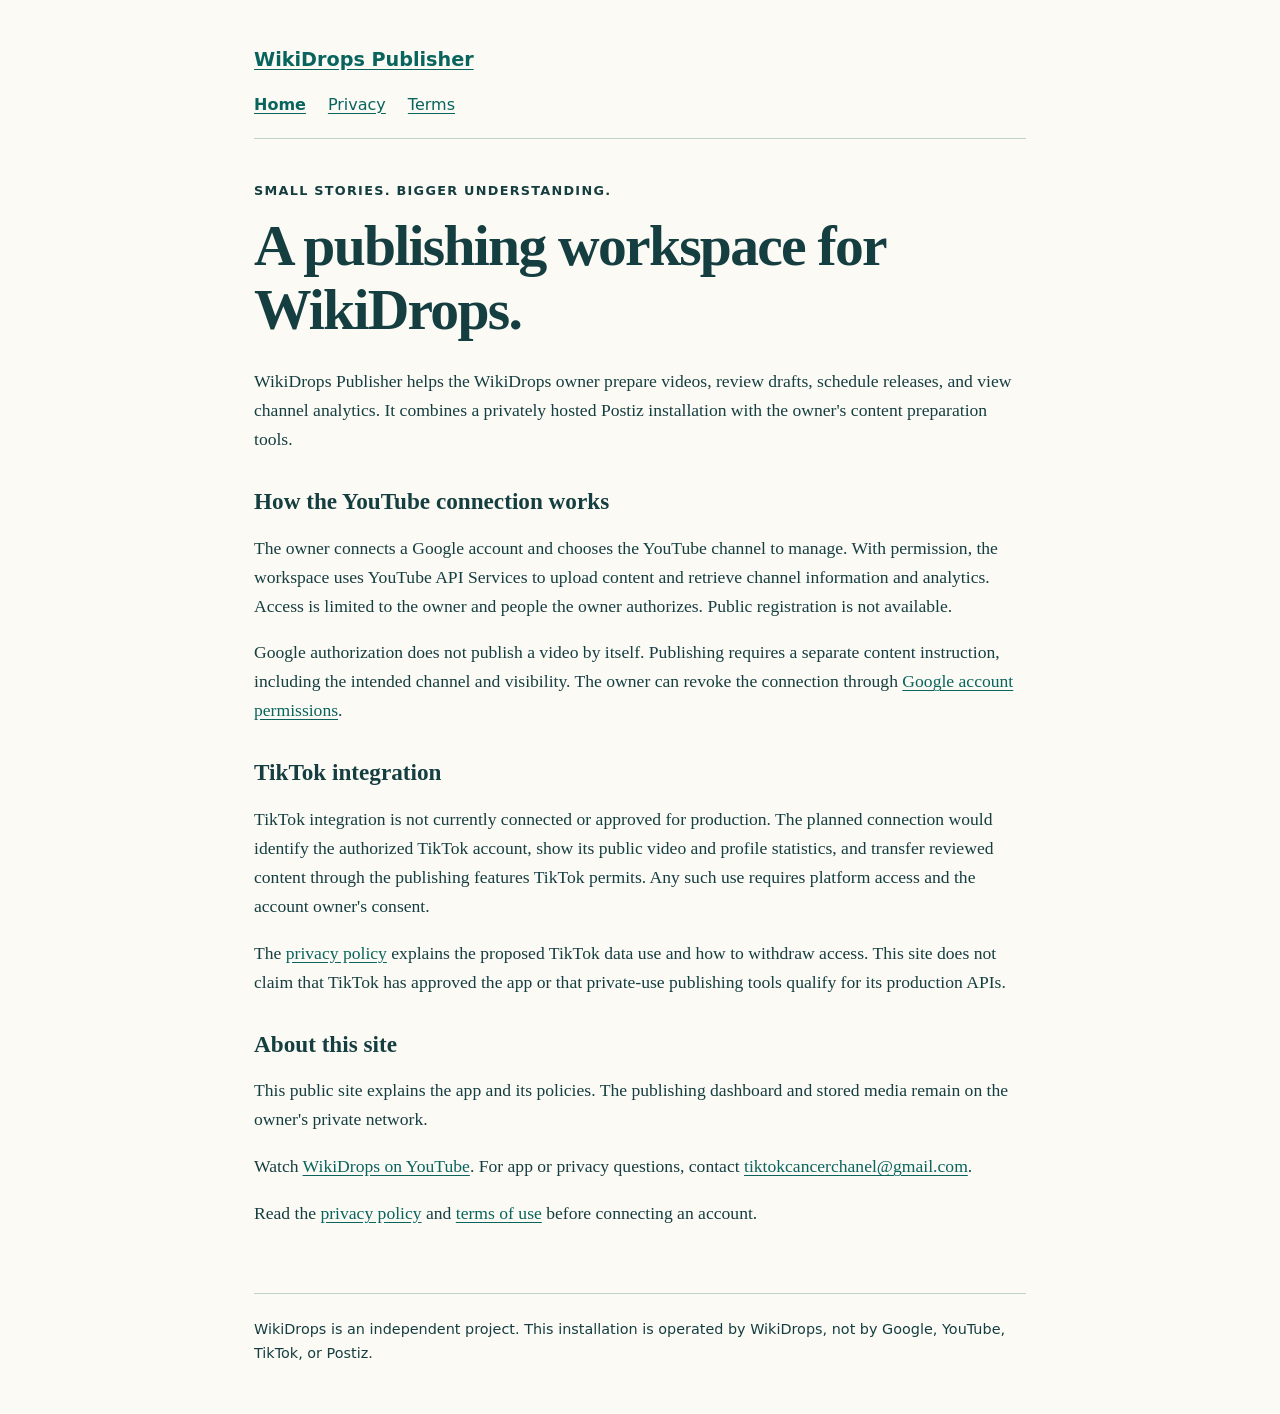
==== index.html @ a6823539 "Publish WikiDrops homepage and platform privacy policies" ====
<!doctype html>
<html lang="en">
<head>
  <meta charset="utf-8">
  <meta name="viewport" content="width=device-width, initial-scale=1">
  <meta name="description" content="WikiDrops Publisher is the private publishing workspace for WikiDrops. Learn about YouTube, planned TikTok integration, and privacy practices.">
  <title>WikiDrops Publisher</title>
  <link rel="stylesheet" href="styles.css">
</head>
<body>
  <header>
    <a class="brand" href="index.html">WikiDrops Publisher</a>
    <nav aria-label="Main navigation">
      <a href="index.html" aria-current="page">Home</a>
      <a href="privacy.html">Privacy</a>
      <a href="terms.html">Terms</a>
    </nav>
  </header>
  <main>
    <p class="eyebrow">Small stories. Bigger understanding.</p>
    <h1>A publishing workspace for WikiDrops.</h1>
    <p>WikiDrops Publisher helps the WikiDrops owner prepare videos, review drafts, schedule releases, and view channel analytics. It combines a privately hosted Postiz installation with the owner's content preparation tools.</p>
    <h2>How the YouTube connection works</h2>
    <p>The owner connects a Google account and chooses the YouTube channel to manage. With permission, the workspace uses YouTube API Services to upload content and retrieve channel information and analytics. Access is limited to the owner and people the owner authorizes. Public registration is not available.</p>
    <p>Google authorization does not publish a video by itself. Publishing requires a separate content instruction, including the intended channel and visibility. The owner can revoke the connection through <a href="https://security.google.com/settings/security/permissions">Google account permissions</a>.</p>
    <h2>TikTok integration</h2>
    <p>TikTok integration is not currently connected or approved for production. The planned connection would identify the authorized TikTok account, show its public video and profile statistics, and transfer reviewed content through the publishing features TikTok permits. Any such use requires platform access and the account owner's consent.</p>
    <p>The <a href="privacy.html">privacy policy</a> explains the proposed TikTok data use and how to withdraw access. This site does not claim that TikTok has approved the app or that private-use publishing tools qualify for its production APIs.</p>
    <h2>About this site</h2>
    <p>This public site explains the app and its policies. The publishing dashboard and stored media remain on the owner's private network.</p>
    <p>Watch <a href="https://www.youtube.com/@WikiDropsDaily">WikiDrops on YouTube</a>. For app or privacy questions, contact <a href="mailto:tiktokcancerchanel@gmail.com">tiktokcancerchanel@gmail.com</a>.</p>
    <p>Read the <a href="privacy.html">privacy policy</a> and <a href="terms.html">terms of use</a> before connecting an account.</p>
  </main>
  <footer>WikiDrops is an independent project. This installation is operated by WikiDrops, not by Google, YouTube, TikTok, or Postiz.</footer>
</body>
</html>
---- styles.css ----
:root { color-scheme: light; font-family: Georgia, serif; color: #153e40; background: #fcfaf5; }
* { box-sizing: border-box; }
body { margin: 0 auto; max-width: 820px; padding: 24px; line-height: 1.65; }
a { color: #08645d; text-underline-offset: 3px; }
a:hover { text-decoration-thickness: 2px; }
a:focus-visible { outline: 3px solid #08645d; outline-offset: 5px; }
header, footer, nav, .eyebrow { font-family: system-ui, sans-serif; }
header { padding: 20px 0; border-bottom: 1px solid #c4d1ca; }
.brand { font-weight: 750; font-size: 1.2rem; }
nav { display: flex; flex-wrap: wrap; gap: 8px 22px; margin-top: 16px; }
nav a[aria-current="page"] { font-weight: 700; }
main { padding: 28px 0 48px; }
h1 { font-size: clamp(2rem, 7vw, 3.6rem); line-height: 1.12; letter-spacing: -0.03em; margin: 12px 0 24px; }
h2 { font-size: 1.45rem; line-height: 1.3; margin: 32px 0 12px; }
p, li { font-size: 1.1rem; }
li { margin-bottom: 10px; }
.eyebrow { font-size: .8rem; font-weight: 700; text-transform: uppercase; letter-spacing: .1em; }
.meta, footer { font-size: .9rem; }
footer { border-top: 1px solid #c4d1ca; padding: 24px 0; }
@media (max-width: 480px) { body { padding: 18px; } p, li { font-size: 1rem; } }
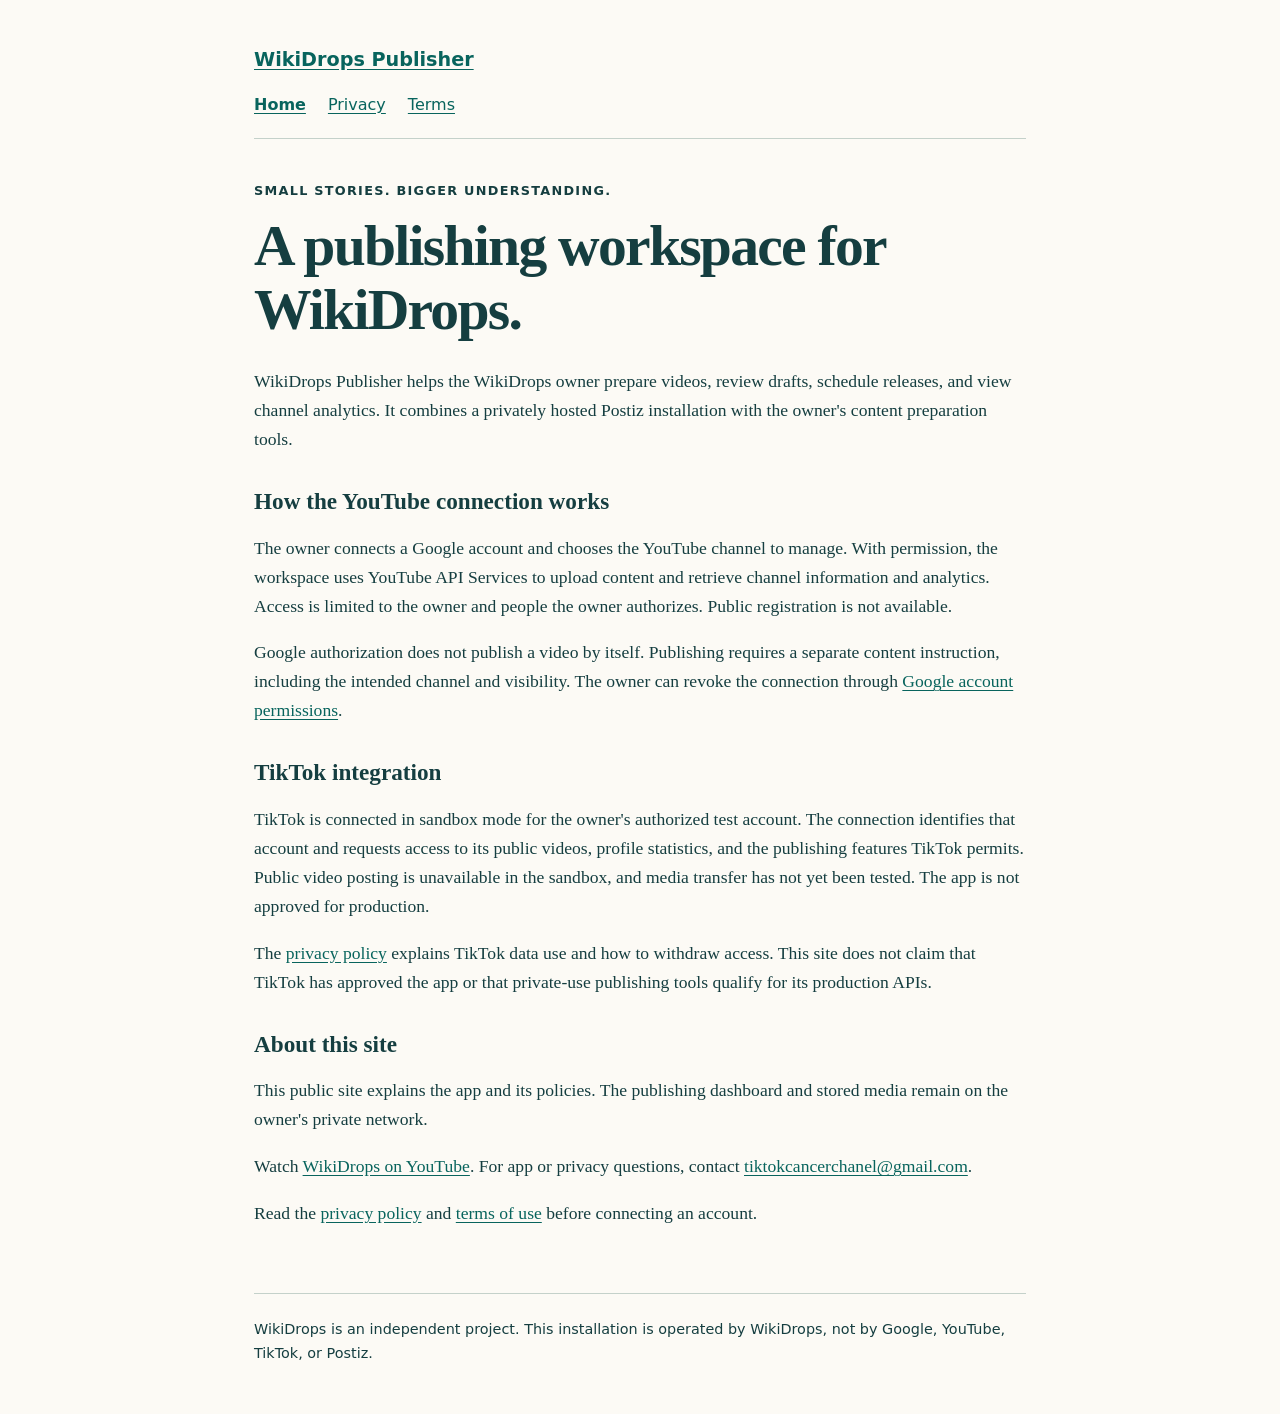
==== commit 2c82865d: "Document the connected TikTok sandbox" ====
--- a/index.html
+++ b/index.html
@@ -3,7 +3,7 @@
 <head>
   <meta charset="utf-8">
   <meta name="viewport" content="width=device-width, initial-scale=1">
-  <meta name="description" content="WikiDrops Publisher is the private publishing workspace for WikiDrops. Learn about YouTube, planned TikTok integration, and privacy practices.">
+  <meta name="description" content="WikiDrops Publisher is the private publishing workspace for WikiDrops. Learn about YouTube, TikTok sandbox integration, and privacy practices.">
   <title>WikiDrops Publisher</title>
   <link rel="stylesheet" href="styles.css">
 </head>
@@ -24,8 +24,8 @@
     <p>The owner connects a Google account and chooses the YouTube channel to manage. With permission, the workspace uses YouTube API Services to upload content and retrieve channel information and analytics. Access is limited to the owner and people the owner authorizes. Public registration is not available.</p>
     <p>Google authorization does not publish a video by itself. Publishing requires a separate content instruction, including the intended channel and visibility. The owner can revoke the connection through <a href="https://security.google.com/settings/security/permissions">Google account permissions</a>.</p>
     <h2>TikTok integration</h2>
-    <p>TikTok integration is not currently connected or approved for production. The planned connection would identify the authorized TikTok account, show its public video and profile statistics, and transfer reviewed content through the publishing features TikTok permits. Any such use requires platform access and the account owner's consent.</p>
-    <p>The <a href="privacy.html">privacy policy</a> explains the proposed TikTok data use and how to withdraw access. This site does not claim that TikTok has approved the app or that private-use publishing tools qualify for its production APIs.</p>
+    <p>TikTok is connected in sandbox mode for the owner's authorized test account. The connection identifies that account and requests access to its public videos, profile statistics, and the publishing features TikTok permits. Public video posting is unavailable in the sandbox, and media transfer has not yet been tested. The app is not approved for production.</p>
+    <p>The <a href="privacy.html">privacy policy</a> explains TikTok data use and how to withdraw access. This site does not claim that TikTok has approved the app or that private-use publishing tools qualify for its production APIs.</p>
     <h2>About this site</h2>
     <p>This public site explains the app and its policies. The publishing dashboard and stored media remain on the owner's private network.</p>
     <p>Watch <a href="https://www.youtube.com/@WikiDropsDaily">WikiDrops on YouTube</a>. For app or privacy questions, contact <a href="mailto:tiktokcancerchanel@gmail.com">tiktokcancerchanel@gmail.com</a>.</p>
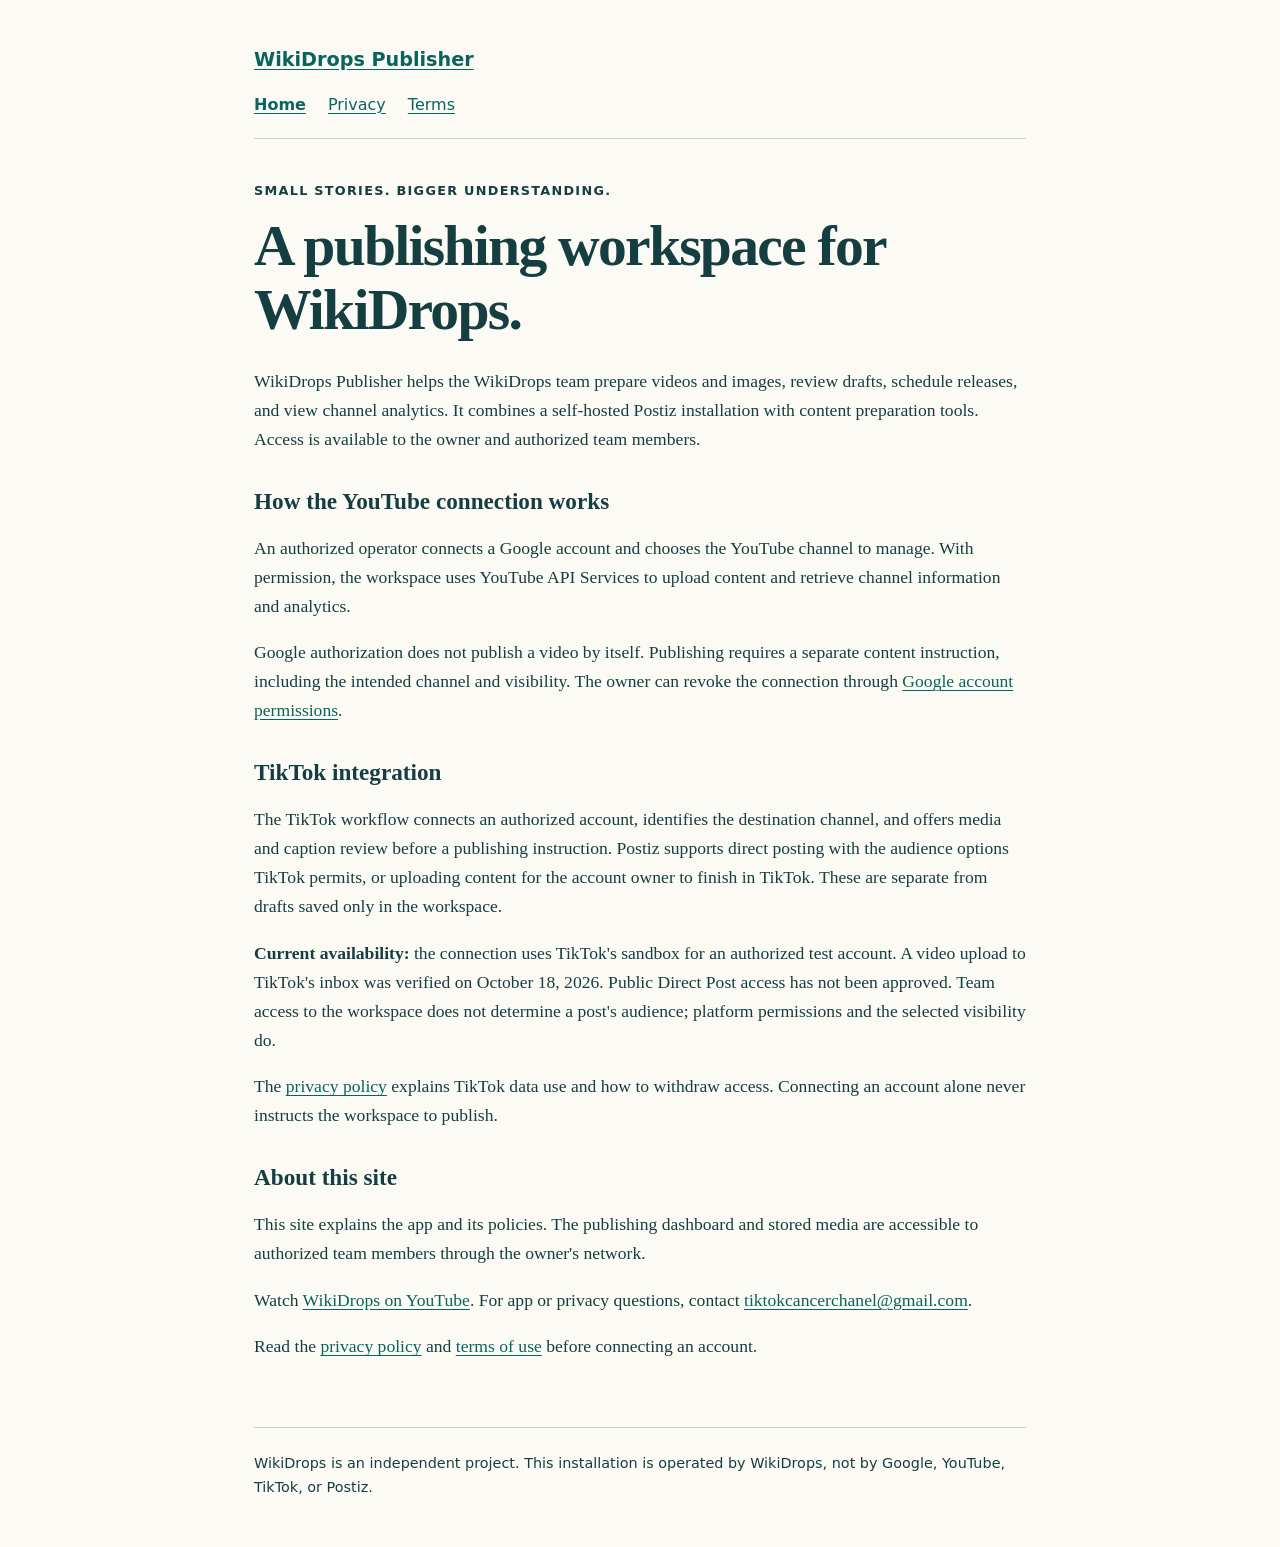
==== commit 2a1ccc3c: "Clarify team publishing and verify TikTok inbox uploads" ====
--- a/index.html
+++ b/index.html
@@ -3,7 +3,7 @@
 <head>
   <meta charset="utf-8">
   <meta name="viewport" content="width=device-width, initial-scale=1">
-  <meta name="description" content="WikiDrops Publisher is the private publishing workspace for WikiDrops. Learn about YouTube, TikTok sandbox integration, and privacy practices.">
+  <meta name="description" content="WikiDrops Publisher helps the WikiDrops team prepare, review, schedule, and manage authorized videos and images across connected channels.">
   <title>WikiDrops Publisher</title>
   <link rel="stylesheet" href="styles.css">
 </head>
@@ -19,15 +19,16 @@
   <main>
     <p class="eyebrow">Small stories. Bigger understanding.</p>
     <h1>A publishing workspace for WikiDrops.</h1>
-    <p>WikiDrops Publisher helps the WikiDrops owner prepare videos, review drafts, schedule releases, and view channel analytics. It combines a privately hosted Postiz installation with the owner's content preparation tools.</p>
+    <p>WikiDrops Publisher helps the WikiDrops team prepare videos and images, review drafts, schedule releases, and view channel analytics. It combines a self-hosted Postiz installation with content preparation tools. Access is available to the owner and authorized team members.</p>
     <h2>How the YouTube connection works</h2>
-    <p>The owner connects a Google account and chooses the YouTube channel to manage. With permission, the workspace uses YouTube API Services to upload content and retrieve channel information and analytics. Access is limited to the owner and people the owner authorizes. Public registration is not available.</p>
+    <p>An authorized operator connects a Google account and chooses the YouTube channel to manage. With permission, the workspace uses YouTube API Services to upload content and retrieve channel information and analytics.</p>
     <p>Google authorization does not publish a video by itself. Publishing requires a separate content instruction, including the intended channel and visibility. The owner can revoke the connection through <a href="https://security.google.com/settings/security/permissions">Google account permissions</a>.</p>
     <h2>TikTok integration</h2>
-    <p>TikTok is connected in sandbox mode for the owner's authorized test account. The connection identifies that account and requests access to its public videos, profile statistics, and the publishing features TikTok permits. Public video posting is unavailable in the sandbox, and media transfer has not yet been tested. The app is not approved for production.</p>
-    <p>The <a href="privacy.html">privacy policy</a> explains TikTok data use and how to withdraw access. This site does not claim that TikTok has approved the app or that private-use publishing tools qualify for its production APIs.</p>
+    <p>The TikTok workflow connects an authorized account, identifies the destination channel, and offers media and caption review before a publishing instruction. Postiz supports direct posting with the audience options TikTok permits, or uploading content for the account owner to finish in TikTok. These are separate from drafts saved only in the workspace.</p>
+    <p><strong>Current availability:</strong> the connection uses TikTok's sandbox for an authorized test account. A video upload to TikTok's inbox was verified on October 18, 2026. Public Direct Post access has not been approved. Team access to the workspace does not determine a post's audience; platform permissions and the selected visibility do.</p>
+    <p>The <a href="privacy.html">privacy policy</a> explains TikTok data use and how to withdraw access. Connecting an account alone never instructs the workspace to publish.</p>
     <h2>About this site</h2>
-    <p>This public site explains the app and its policies. The publishing dashboard and stored media remain on the owner's private network.</p>
+    <p>This site explains the app and its policies. The publishing dashboard and stored media are accessible to authorized team members through the owner's network.</p>
     <p>Watch <a href="https://www.youtube.com/@WikiDropsDaily">WikiDrops on YouTube</a>. For app or privacy questions, contact <a href="mailto:tiktokcancerchanel@gmail.com">tiktokcancerchanel@gmail.com</a>.</p>
     <p>Read the <a href="privacy.html">privacy policy</a> and <a href="terms.html">terms of use</a> before connecting an account.</p>
   </main>
